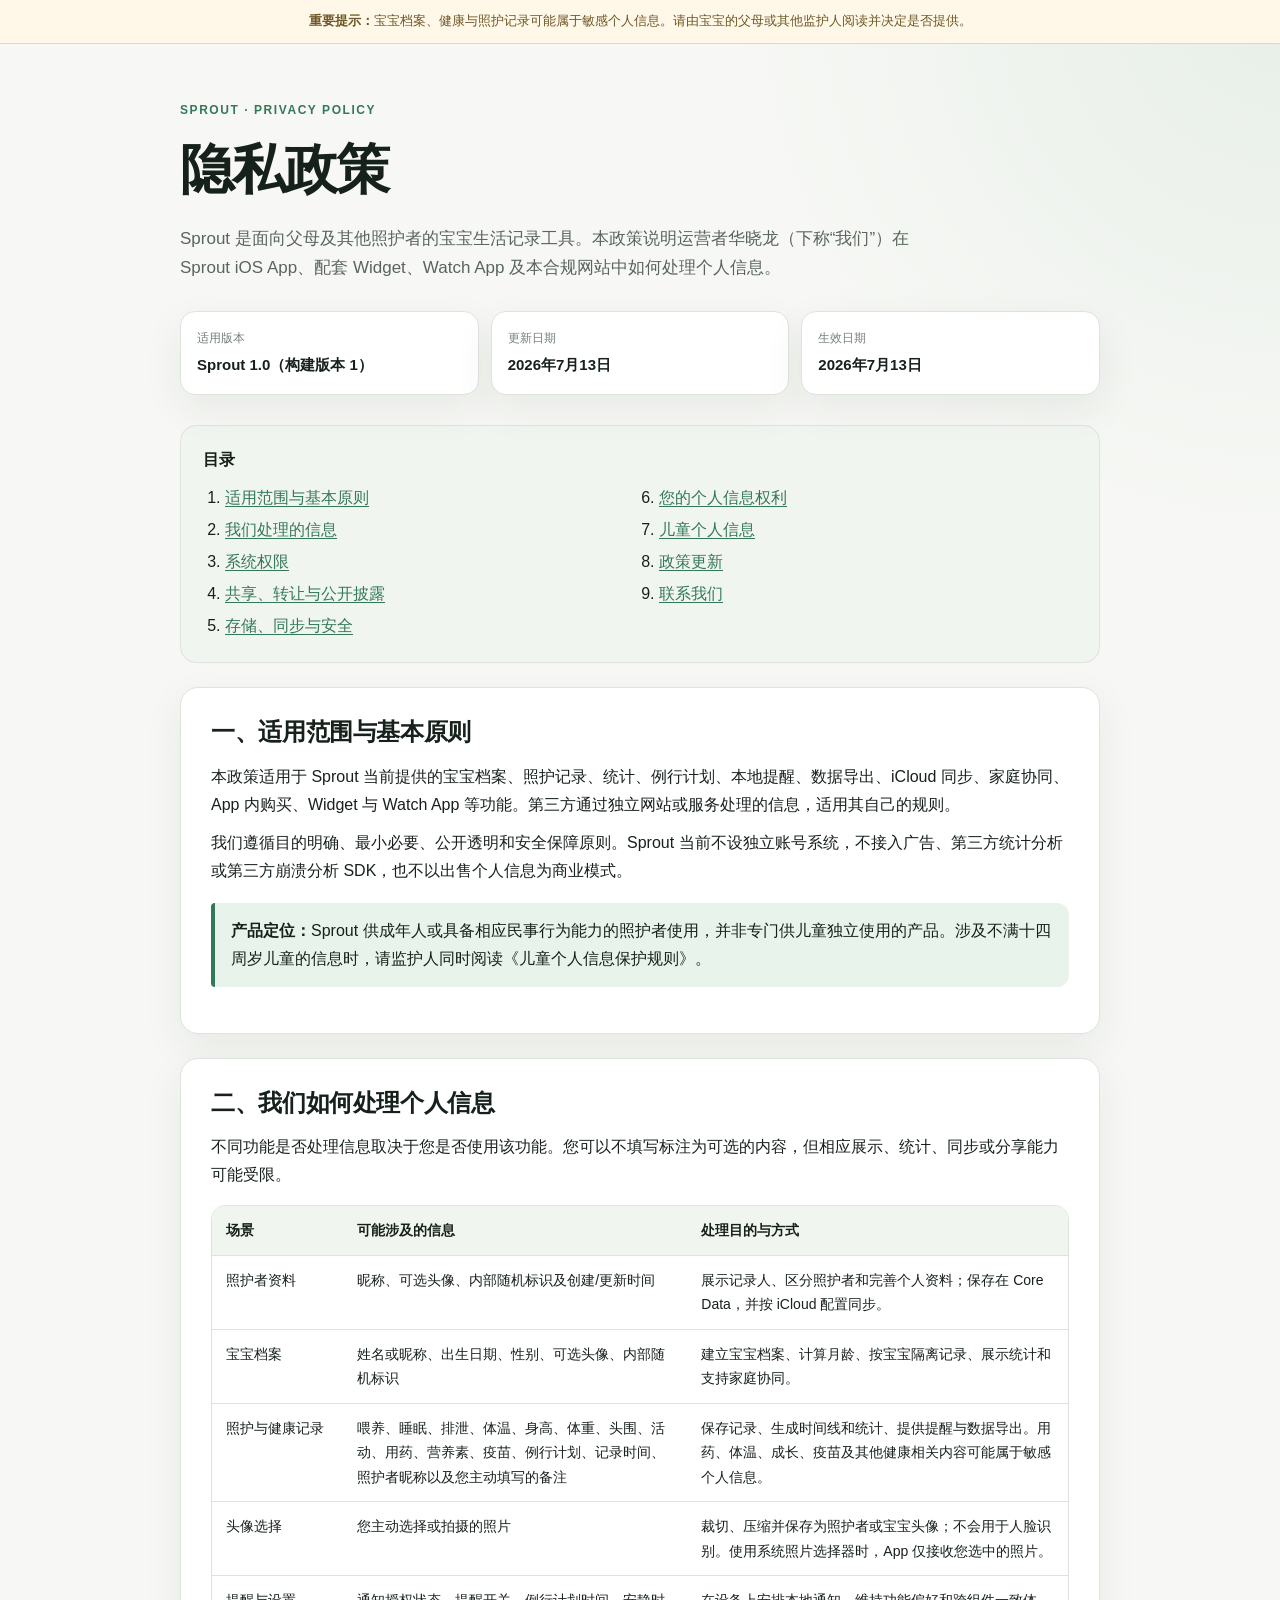
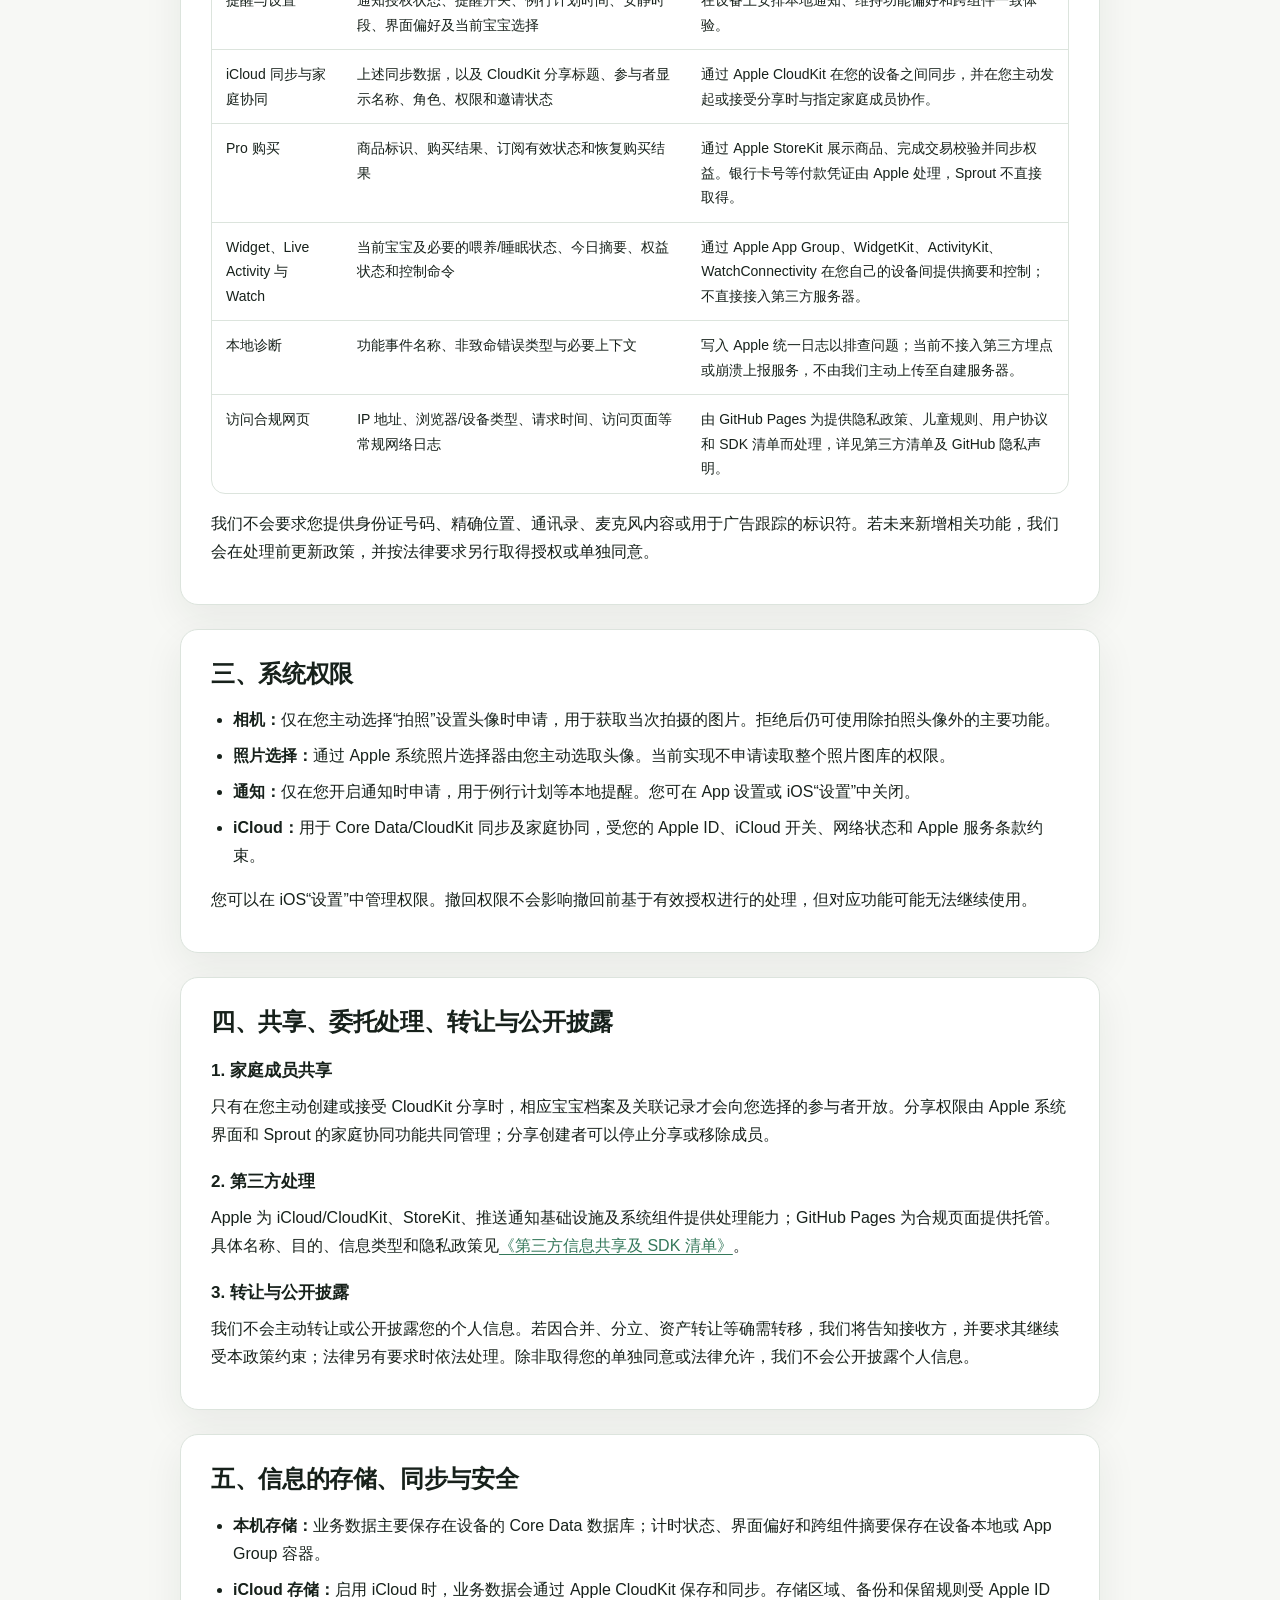
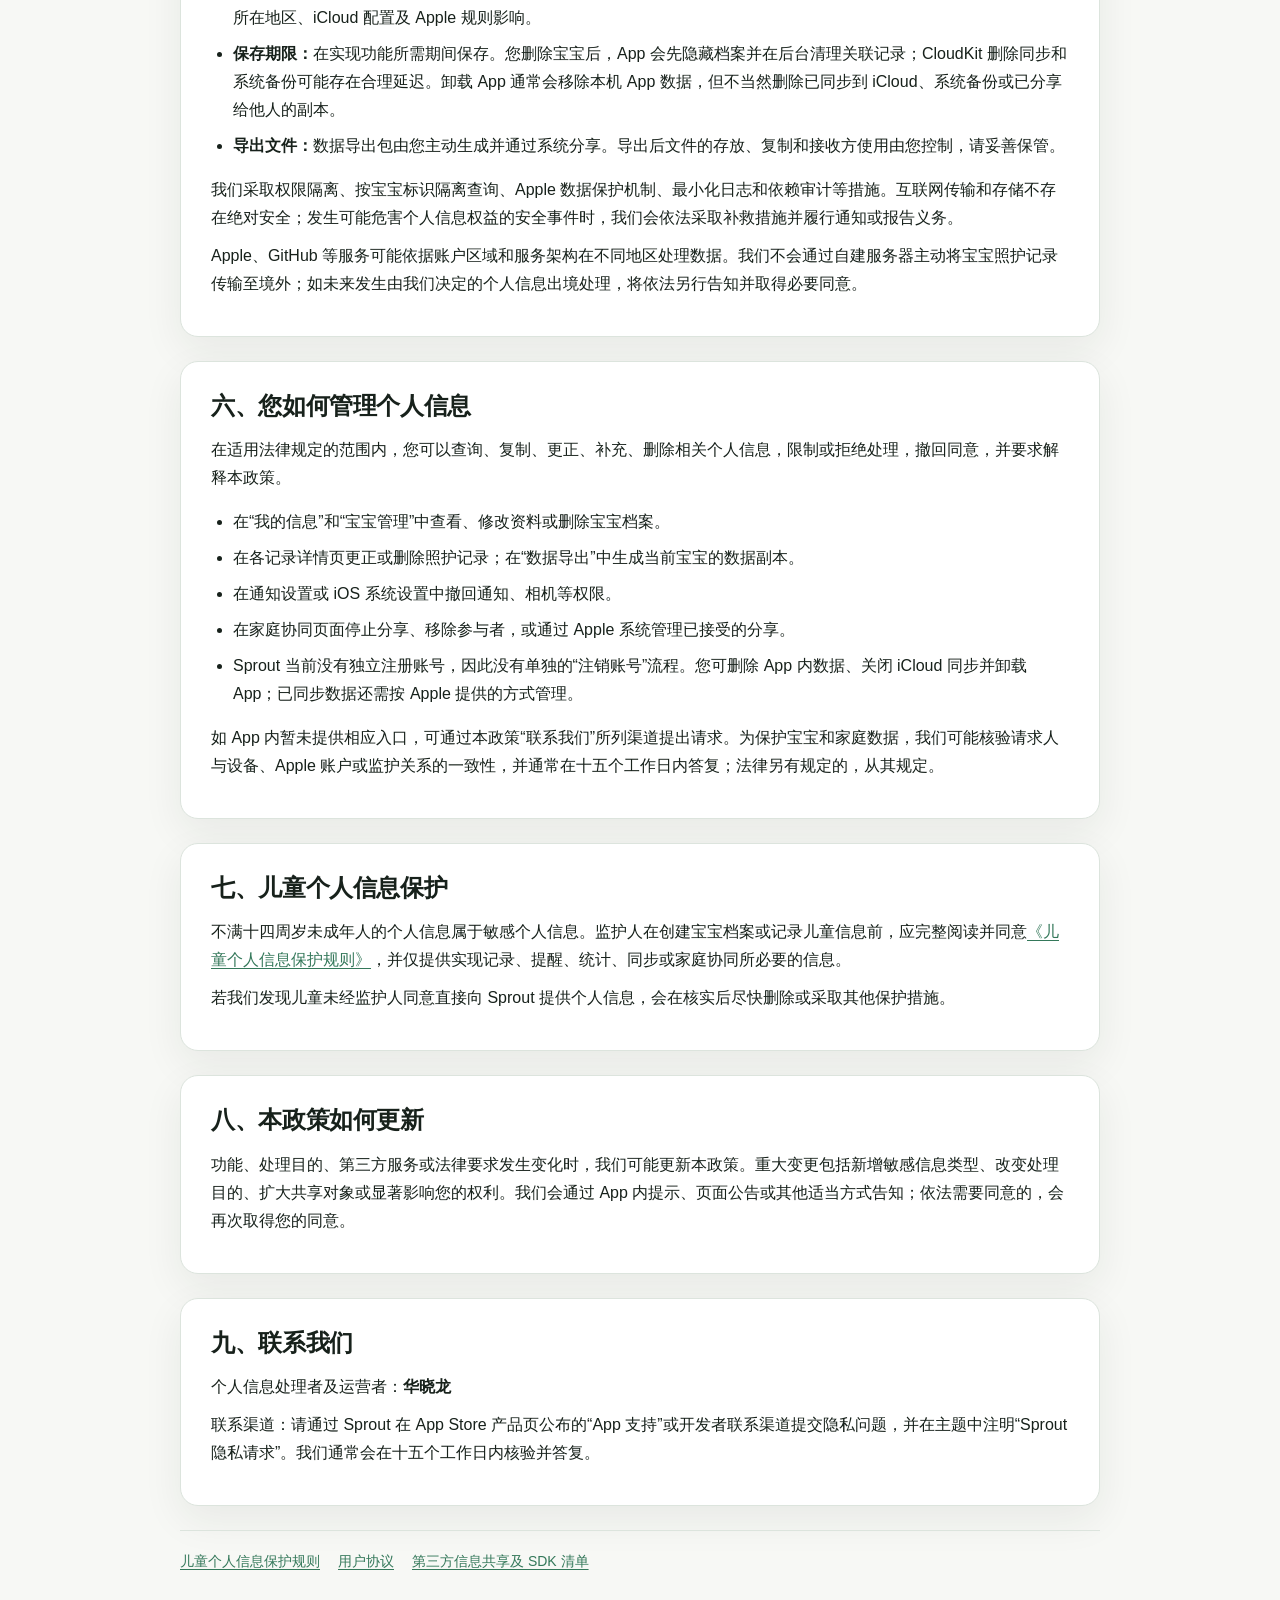
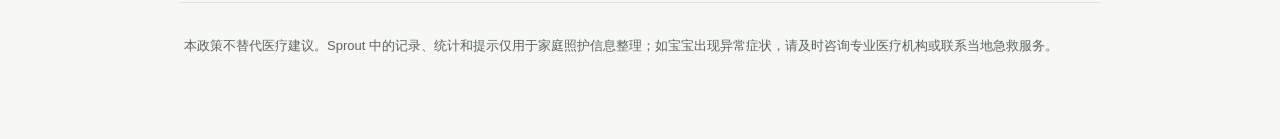
==== privacy/index.html @ 53ece032 "Publish from private Sprout repository" ====
<!doctype html>
<html lang="zh-CN">
<head>
  <meta charset="utf-8">
  <meta name="viewport" content="width=device-width, initial-scale=1, viewport-fit=cover">
  <meta name="format-detection" content="telephone=no">
  <meta name="description" content="Sprout 隐私政策，说明个人信息的收集、使用、存储、共享与权利保障。">
  <title>隐私政策｜Sprout</title>
  <link rel="stylesheet" href="../legal.css">
</head>
<body>
  <div class="notice"><strong>重要提示：</strong>宝宝档案、健康与照护记录可能属于敏感个人信息。请由宝宝的父母或其他监护人阅读并决定是否提供。</div>

  <main class="page">
    <p class="eyebrow">SPROUT · PRIVACY POLICY</p>
    <h1>隐私政策</h1>
    <p class="intro">Sprout 是面向父母及其他照护者的宝宝生活记录工具。本政策说明运营者华晓龙（下称“我们”）在 Sprout iOS App、配套 Widget、Watch App 及本合规网站中如何处理个人信息。</p>

    <section class="meta" aria-label="政策信息">
      <div class="meta-card"><span>适用版本</span><strong>Sprout 1.0（构建版本 1）</strong></div>
      <div class="meta-card"><span>更新日期</span><strong>2026年7月13日</strong></div>
      <div class="meta-card"><span>生效日期</span><strong>2026年7月13日</strong></div>
    </section>

    <nav class="toc" aria-label="目录">
      <strong>目录</strong>
      <ol>
        <li><a href="#scope">适用范围与基本原则</a></li>
        <li><a href="#collection">我们处理的信息</a></li>
        <li><a href="#permissions">系统权限</a></li>
        <li><a href="#sharing">共享、转让与公开披露</a></li>
        <li><a href="#storage">存储、同步与安全</a></li>
        <li><a href="#rights">您的个人信息权利</a></li>
        <li><a href="#children">儿童个人信息</a></li>
        <li><a href="#changes">政策更新</a></li>
        <li><a href="#contact">联系我们</a></li>
      </ol>
    </nav>

    <section class="section" id="scope">
      <h2>一、适用范围与基本原则</h2>
      <p>本政策适用于 Sprout 当前提供的宝宝档案、照护记录、统计、例行计划、本地提醒、数据导出、iCloud 同步、家庭协同、App 内购买、Widget 与 Watch App 等功能。第三方通过独立网站或服务处理的信息，适用其自己的规则。</p>
      <p>我们遵循目的明确、最小必要、公开透明和安全保障原则。Sprout 当前不设独立账号系统，不接入广告、第三方统计分析或第三方崩溃分析 SDK，也不以出售个人信息为商业模式。</p>
      <div class="callout"><strong>产品定位：</strong>Sprout 供成年人或具备相应民事行为能力的照护者使用，并非专门供儿童独立使用的产品。涉及不满十四周岁儿童的信息时，请监护人同时阅读《儿童个人信息保护规则》。</div>
    </section>

    <section class="section" id="collection">
      <h2>二、我们如何处理个人信息</h2>
      <p>不同功能是否处理信息取决于您是否使用该功能。您可以不填写标注为可选的内容，但相应展示、统计、同步或分享能力可能受限。</p>
      <div class="table-wrap">
        <table>
          <thead><tr><th>场景</th><th>可能涉及的信息</th><th>处理目的与方式</th></tr></thead>
          <tbody>
            <tr><td>照护者资料</td><td>昵称、可选头像、内部随机标识及创建/更新时间</td><td>展示记录人、区分照护者和完善个人资料；保存在 Core Data，并按 iCloud 配置同步。</td></tr>
            <tr><td>宝宝档案</td><td>姓名或昵称、出生日期、性别、可选头像、内部随机标识</td><td>建立宝宝档案、计算月龄、按宝宝隔离记录、展示统计和支持家庭协同。</td></tr>
            <tr><td>照护与健康记录</td><td>喂养、睡眠、排泄、体温、身高、体重、头围、活动、用药、营养素、疫苗、例行计划、记录时间、照护者昵称以及您主动填写的备注</td><td>保存记录、生成时间线和统计、提供提醒与数据导出。用药、体温、成长、疫苗及其他健康相关内容可能属于敏感个人信息。</td></tr>
            <tr><td>头像选择</td><td>您主动选择或拍摄的照片</td><td>裁切、压缩并保存为照护者或宝宝头像；不会用于人脸识别。使用系统照片选择器时，App 仅接收您选中的照片。</td></tr>
            <tr><td>提醒与设置</td><td>通知授权状态、提醒开关、例行计划时间、安静时段、界面偏好及当前宝宝选择</td><td>在设备上安排本地通知、维持功能偏好和跨组件一致体验。</td></tr>
            <tr><td>iCloud 同步与家庭协同</td><td>上述同步数据，以及 CloudKit 分享标题、参与者显示名称、角色、权限和邀请状态</td><td>通过 Apple CloudKit 在您的设备之间同步，并在您主动发起或接受分享时与指定家庭成员协作。</td></tr>
            <tr><td>Pro 购买</td><td>商品标识、购买结果、订阅有效状态和恢复购买结果</td><td>通过 Apple StoreKit 展示商品、完成交易校验并同步权益。银行卡号等付款凭证由 Apple 处理，Sprout 不直接取得。</td></tr>
            <tr><td>Widget、Live Activity 与 Watch</td><td>当前宝宝及必要的喂养/睡眠状态、今日摘要、权益状态和控制命令</td><td>通过 Apple App Group、WidgetKit、ActivityKit、WatchConnectivity 在您自己的设备间提供摘要和控制；不直接接入第三方服务器。</td></tr>
            <tr><td>本地诊断</td><td>功能事件名称、非致命错误类型与必要上下文</td><td>写入 Apple 统一日志以排查问题；当前不接入第三方埋点或崩溃上报服务，不由我们主动上传至自建服务器。</td></tr>
            <tr><td>访问合规网页</td><td>IP 地址、浏览器/设备类型、请求时间、访问页面等常规网络日志</td><td>由 GitHub Pages 为提供隐私政策、儿童规则、用户协议和 SDK 清单而处理，详见第三方清单及 GitHub 隐私声明。</td></tr>
          </tbody>
        </table>
      </div>
      <p>我们不会要求您提供身份证号码、精确位置、通讯录、麦克风内容或用于广告跟踪的标识符。若未来新增相关功能，我们会在处理前更新政策，并按法律要求另行取得授权或单独同意。</p>
    </section>

    <section class="section" id="permissions">
      <h2>三、系统权限</h2>
      <ul>
        <li><strong>相机：</strong>仅在您主动选择“拍照”设置头像时申请，用于获取当次拍摄的图片。拒绝后仍可使用除拍照头像外的主要功能。</li>
        <li><strong>照片选择：</strong>通过 Apple 系统照片选择器由您主动选取头像。当前实现不申请读取整个照片图库的权限。</li>
        <li><strong>通知：</strong>仅在您开启通知时申请，用于例行计划等本地提醒。您可在 App 设置或 iOS“设置”中关闭。</li>
        <li><strong>iCloud：</strong>用于 Core Data/CloudKit 同步及家庭协同，受您的 Apple ID、iCloud 开关、网络状态和 Apple 服务条款约束。</li>
      </ul>
      <p>您可以在 iOS“设置”中管理权限。撤回权限不会影响撤回前基于有效授权进行的处理，但对应功能可能无法继续使用。</p>
    </section>

    <section class="section" id="sharing">
      <h2>四、共享、委托处理、转让与公开披露</h2>
      <h3>1. 家庭成员共享</h3>
      <p>只有在您主动创建或接受 CloudKit 分享时，相应宝宝档案及关联记录才会向您选择的参与者开放。分享权限由 Apple 系统界面和 Sprout 的家庭协同功能共同管理；分享创建者可以停止分享或移除成员。</p>
      <h3>2. 第三方处理</h3>
      <p>Apple 为 iCloud/CloudKit、StoreKit、推送通知基础设施及系统组件提供处理能力；GitHub Pages 为合规页面提供托管。具体名称、目的、信息类型和隐私政策见<a href="../sdk/index.html">《第三方信息共享及 SDK 清单》</a>。</p>
      <h3>3. 转让与公开披露</h3>
      <p>我们不会主动转让或公开披露您的个人信息。若因合并、分立、资产转让等确需转移，我们将告知接收方，并要求其继续受本政策约束；法律另有要求时依法处理。除非取得您的单独同意或法律允许，我们不会公开披露个人信息。</p>
    </section>

    <section class="section" id="storage">
      <h2>五、信息的存储、同步与安全</h2>
      <ul>
        <li><strong>本机存储：</strong>业务数据主要保存在设备的 Core Data 数据库；计时状态、界面偏好和跨组件摘要保存在设备本地或 App Group 容器。</li>
        <li><strong>iCloud 存储：</strong>启用 iCloud 时，业务数据会通过 Apple CloudKit 保存和同步。存储区域、备份和保留规则受 Apple ID 所在地区、iCloud 配置及 Apple 规则影响。</li>
        <li><strong>保存期限：</strong>在实现功能所需期间保存。您删除宝宝后，App 会先隐藏档案并在后台清理关联记录；CloudKit 删除同步和系统备份可能存在合理延迟。卸载 App 通常会移除本机 App 数据，但不当然删除已同步到 iCloud、系统备份或已分享给他人的副本。</li>
        <li><strong>导出文件：</strong>数据导出包由您主动生成并通过系统分享。导出后文件的存放、复制和接收方使用由您控制，请妥善保管。</li>
      </ul>
      <p>我们采取权限隔离、按宝宝标识隔离查询、Apple 数据保护机制、最小化日志和依赖审计等措施。互联网传输和存储不存在绝对安全；发生可能危害个人信息权益的安全事件时，我们会依法采取补救措施并履行通知或报告义务。</p>
      <p>Apple、GitHub 等服务可能依据账户区域和服务架构在不同地区处理数据。我们不会通过自建服务器主动将宝宝照护记录传输至境外；如未来发生由我们决定的个人信息出境处理，将依法另行告知并取得必要同意。</p>
    </section>

    <section class="section" id="rights">
      <h2>六、您如何管理个人信息</h2>
      <p>在适用法律规定的范围内，您可以查询、复制、更正、补充、删除相关个人信息，限制或拒绝处理，撤回同意，并要求解释本政策。</p>
      <ul>
        <li>在“我的信息”和“宝宝管理”中查看、修改资料或删除宝宝档案。</li>
        <li>在各记录详情页更正或删除照护记录；在“数据导出”中生成当前宝宝的数据副本。</li>
        <li>在通知设置或 iOS 系统设置中撤回通知、相机等权限。</li>
        <li>在家庭协同页面停止分享、移除参与者，或通过 Apple 系统管理已接受的分享。</li>
        <li>Sprout 当前没有独立注册账号，因此没有单独的“注销账号”流程。您可删除 App 内数据、关闭 iCloud 同步并卸载 App；已同步数据还需按 Apple 提供的方式管理。</li>
      </ul>
      <p>如 App 内暂未提供相应入口，可通过本政策“联系我们”所列渠道提出请求。为保护宝宝和家庭数据，我们可能核验请求人与设备、Apple 账户或监护关系的一致性，并通常在十五个工作日内答复；法律另有规定的，从其规定。</p>
    </section>

    <section class="section" id="children">
      <h2>七、儿童个人信息保护</h2>
      <p>不满十四周岁未成年人的个人信息属于敏感个人信息。监护人在创建宝宝档案或记录儿童信息前，应完整阅读并同意<a href="../children-privacy/index.html">《儿童个人信息保护规则》</a>，并仅提供实现记录、提醒、统计、同步或家庭协同所必要的信息。</p>
      <p>若我们发现儿童未经监护人同意直接向 Sprout 提供个人信息，会在核实后尽快删除或采取其他保护措施。</p>
    </section>

    <section class="section" id="changes">
      <h2>八、本政策如何更新</h2>
      <p>功能、处理目的、第三方服务或法律要求发生变化时，我们可能更新本政策。重大变更包括新增敏感信息类型、改变处理目的、扩大共享对象或显著影响您的权利。我们会通过 App 内提示、页面公告或其他适当方式告知；依法需要同意的，会再次取得您的同意。</p>
    </section>

    <section class="section" id="contact">
      <h2>九、联系我们</h2>
      <p>个人信息处理者及运营者：<strong>华晓龙</strong></p>
      <p>联系渠道：请通过 Sprout 在 App Store 产品页公布的“App 支持”或开发者联系渠道提交隐私问题，并在主题中注明“Sprout 隐私请求”。我们通常会在十五个工作日内核验并答复。</p>
    </section>

    <nav class="legal-nav" aria-label="相关规则">
      <a href="../children-privacy/index.html">儿童个人信息保护规则</a>
      <a href="../terms/index.html">用户协议</a>
      <a href="../sdk/index.html">第三方信息共享及 SDK 清单</a>
    </nav>

    <footer class="footnote">
      <p>本政策不替代医疗建议。Sprout 中的记录、统计和提示仅用于家庭照护信息整理；如宝宝出现异常症状，请及时咨询专业医疗机构或联系当地急救服务。</p>
    </footer>
  </main>
</body>
</html>
---- legal.css ----
:root {
  color-scheme: light dark;
  --bg: #f7f8f5;
  --surface: #ffffff;
  --surface-muted: #f1f5ef;
  --text: #17211b;
  --muted: #59645d;
  --subtle: #758078;
  --border: #dce4dd;
  --accent: #34785a;
  --accent-soft: #e8f3ec;
  --warning-bg: #fff8e8;
  --warning-border: #ead8aa;
  --shadow: 0 14px 40px rgba(24, 47, 35, 0.07);
}

* { box-sizing: border-box; }

html { scroll-behavior: smooth; }

body {
  margin: 0;
  background:
    radial-gradient(circle at top right, rgba(94, 156, 119, 0.10), transparent 34rem),
    var(--bg);
  color: var(--text);
  font-family: -apple-system, BlinkMacSystemFont, "SF Pro Text", "PingFang SC", "Helvetica Neue", Arial, sans-serif;
  font-size: 16px;
  line-height: 1.75;
  -webkit-font-smoothing: antialiased;
}

a { color: var(--accent); text-underline-offset: 3px; }
a:hover { text-decoration-thickness: 2px; }

.notice {
  padding: 10px 20px;
  border-bottom: 1px solid var(--warning-border);
  background: var(--warning-bg);
  color: #6d5624;
  text-align: center;
  font-size: 13px;
}

.page {
  width: min(920px, calc(100% - 40px));
  margin: 0 auto;
  padding: 56px 0 72px;
}

.eyebrow {
  margin: 0 0 12px;
  color: var(--accent);
  font-size: 12px;
  font-weight: 750;
  letter-spacing: 0.13em;
}

h1, h2, h3 { line-height: 1.35; }
h1 { margin: 0; font-size: clamp(34px, 6vw, 54px); letter-spacing: -0.035em; }
h2 { margin: 0 0 14px; font-size: 24px; letter-spacing: -0.015em; }
h3 { margin: 22px 0 8px; font-size: 17px; }
p { margin: 10px 0; }

.intro {
  max-width: 780px;
  margin: 18px 0 0;
  color: var(--muted);
  font-size: 17px;
}

.meta {
  display: grid;
  grid-template-columns: repeat(3, 1fr);
  gap: 12px;
  margin: 28px 0 0;
}

.meta-card {
  padding: 16px;
  border: 1px solid var(--border);
  border-radius: 15px;
  background: var(--surface);
  box-shadow: var(--shadow);
}

.meta-card span { display: block; color: var(--subtle); font-size: 12px; }
.meta-card strong { display: block; margin-top: 3px; font-size: 15px; }

.toc {
  margin: 30px 0 0;
  padding: 20px 22px;
  border: 1px solid var(--border);
  border-radius: 16px;
  background: var(--surface-muted);
}

.toc strong { display: block; margin-bottom: 8px; }
.toc ol { columns: 2; margin: 0; padding-left: 22px; }
.toc li { break-inside: avoid; padding: 2px 8px 2px 0; }

.section {
  margin-top: 24px;
  padding: 28px 30px;
  border: 1px solid var(--border);
  border-radius: 18px;
  background: var(--surface);
  box-shadow: var(--shadow);
}

.section ul, .section ol { padding-left: 22px; }
.section li + li { margin-top: 8px; }

.callout {
  margin: 18px 0;
  padding: 14px 16px;
  border-left: 4px solid var(--accent);
  border-radius: 4px 12px 12px 4px;
  background: var(--accent-soft);
}

.table-wrap { overflow-x: auto; margin: 16px 0; border: 1px solid var(--border); border-radius: 14px; }
table { width: 100%; min-width: 720px; border-collapse: collapse; font-size: 14px; }
th, td { padding: 12px 14px; border-bottom: 1px solid var(--border); text-align: left; vertical-align: top; }
th { background: var(--surface-muted); font-weight: 700; }
tr:last-child td { border-bottom: 0; }

.legal-nav {
  display: flex;
  flex-wrap: wrap;
  gap: 8px 18px;
  margin-top: 24px;
  padding-top: 18px;
  border-top: 1px solid var(--border);
  font-size: 14px;
}

.footnote {
  margin-top: 28px;
  padding: 22px 4px 0;
  border-top: 1px solid var(--border);
  color: var(--muted);
  font-size: 13px;
}

@media (prefers-color-scheme: dark) {
  :root {
    --bg: #111713;
    --surface: #18201b;
    --surface-muted: #202a23;
    --text: #edf3ee;
    --muted: #bac5bd;
    --subtle: #98a49c;
    --border: #344139;
    --accent: #8ed0ad;
    --accent-soft: #213b2d;
    --warning-bg: #302817;
    --warning-border: #5e4b25;
    --shadow: none;
  }

  .notice { color: #ead399; }
}

@media (max-width: 680px) {
  .notice { padding: 9px 14px; text-align: left; }
  .page { width: min(100% - 28px, 920px); padding: 38px 0 52px; }
  .meta { grid-template-columns: 1fr; }
  .toc ol { columns: 1; }
  .section { padding: 22px 18px; border-radius: 15px; }
  h2 { font-size: 21px; }
}

@media print {
  body { background: #fff; color: #000; }
  .notice { display: none; }
  .page { width: 100%; padding: 0; }
  .section, .meta-card { break-inside: avoid; box-shadow: none; }
}
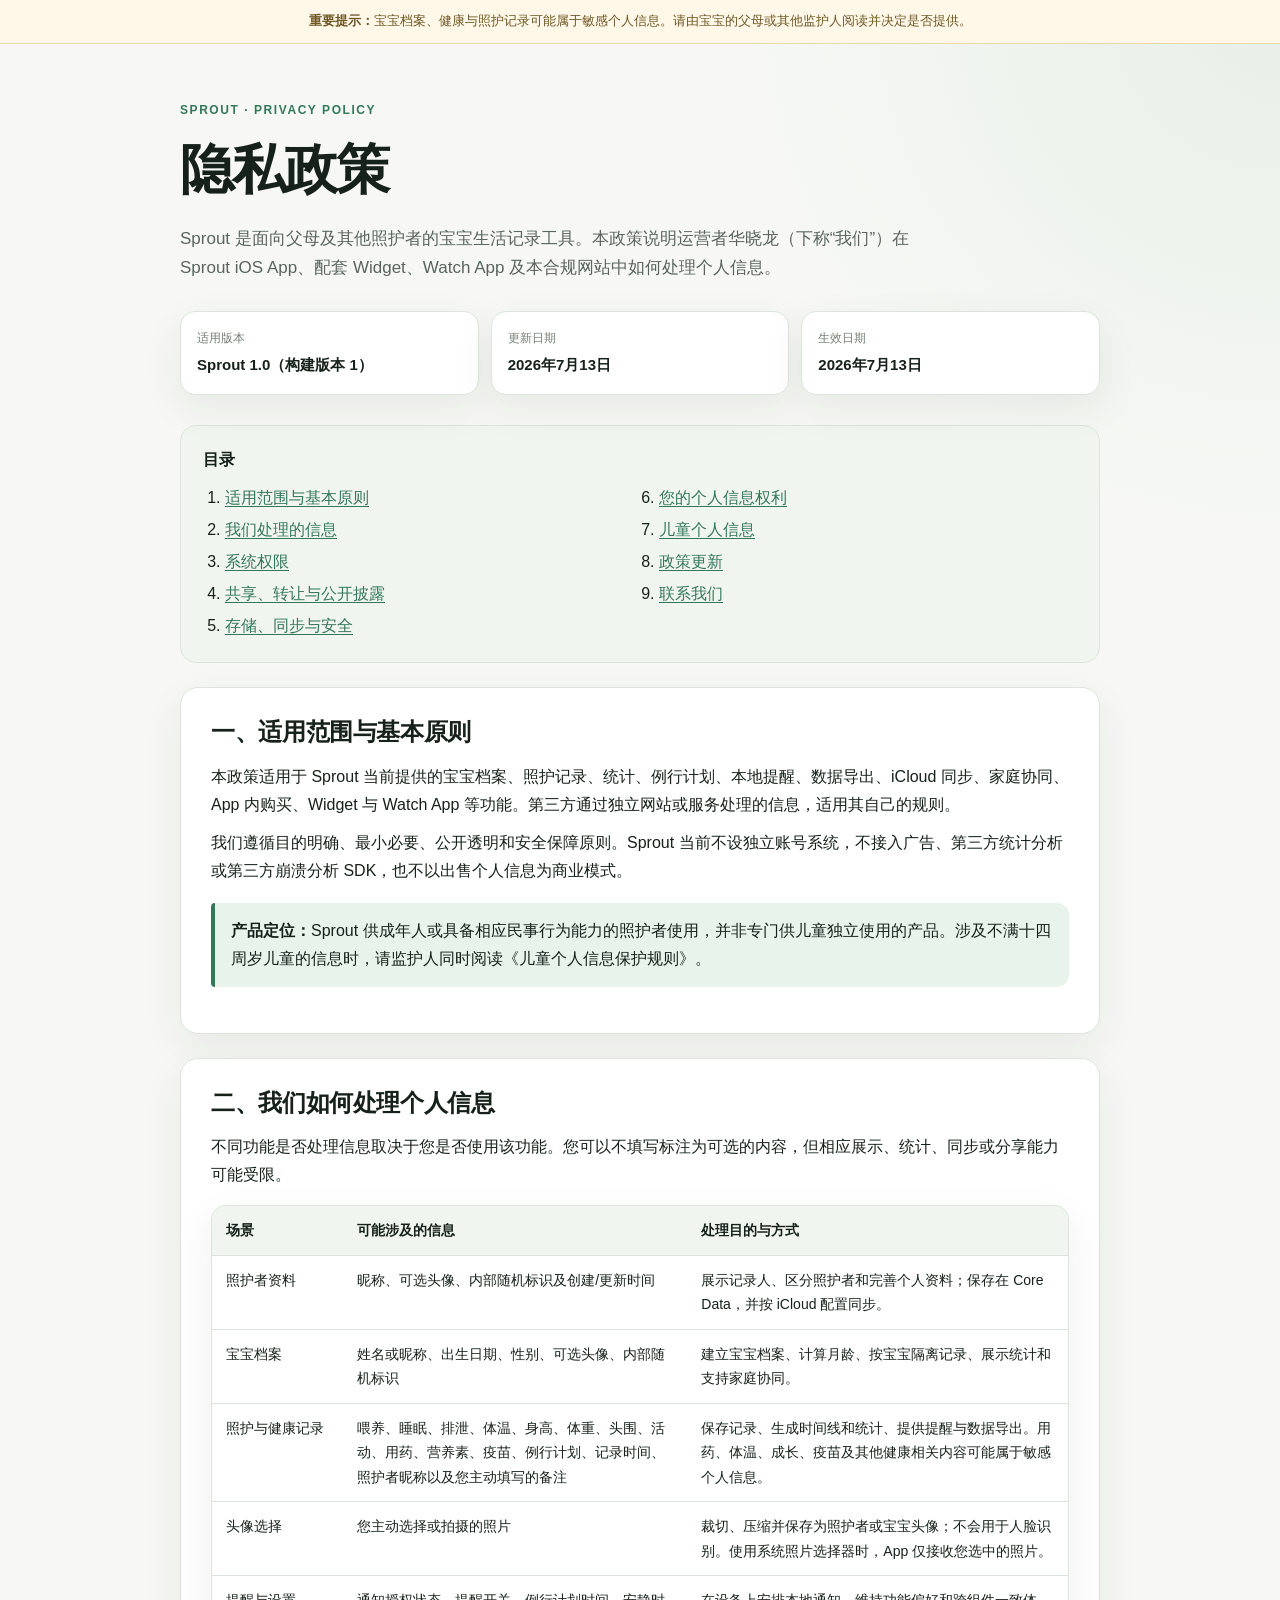
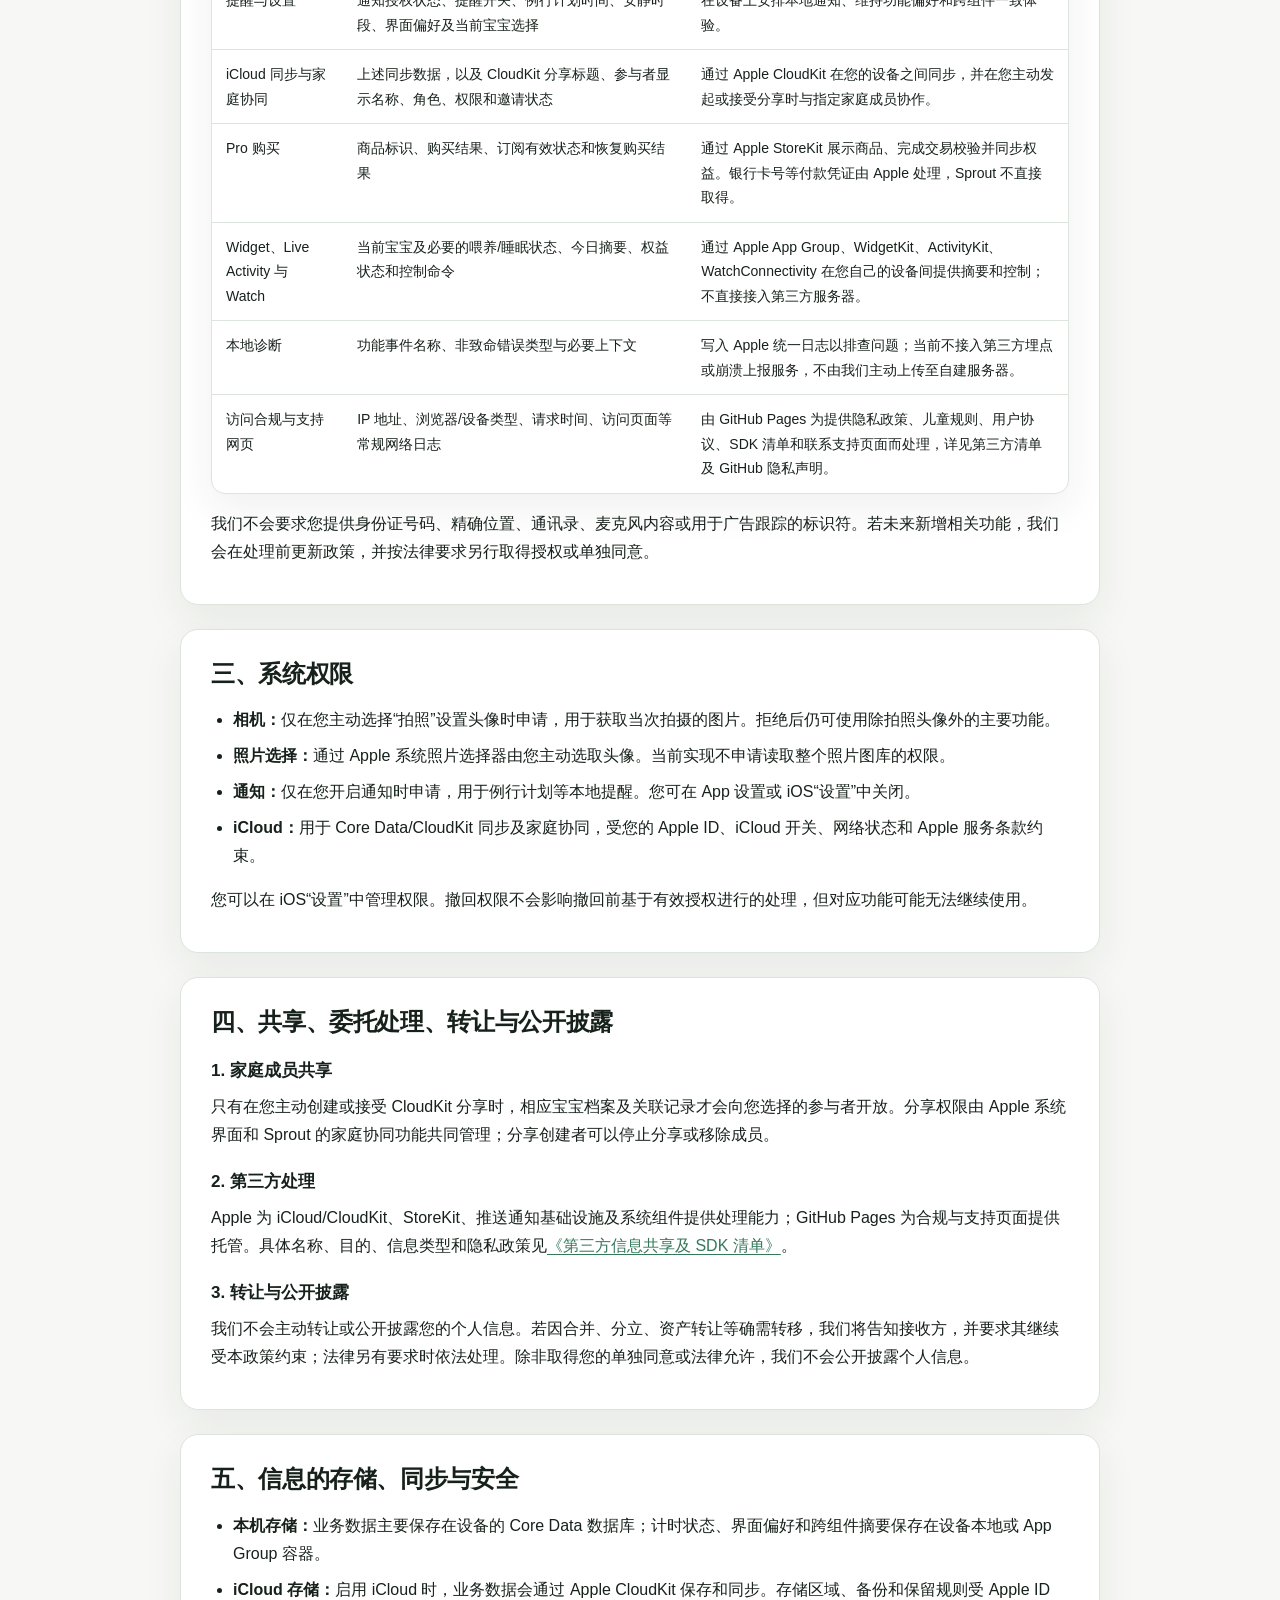
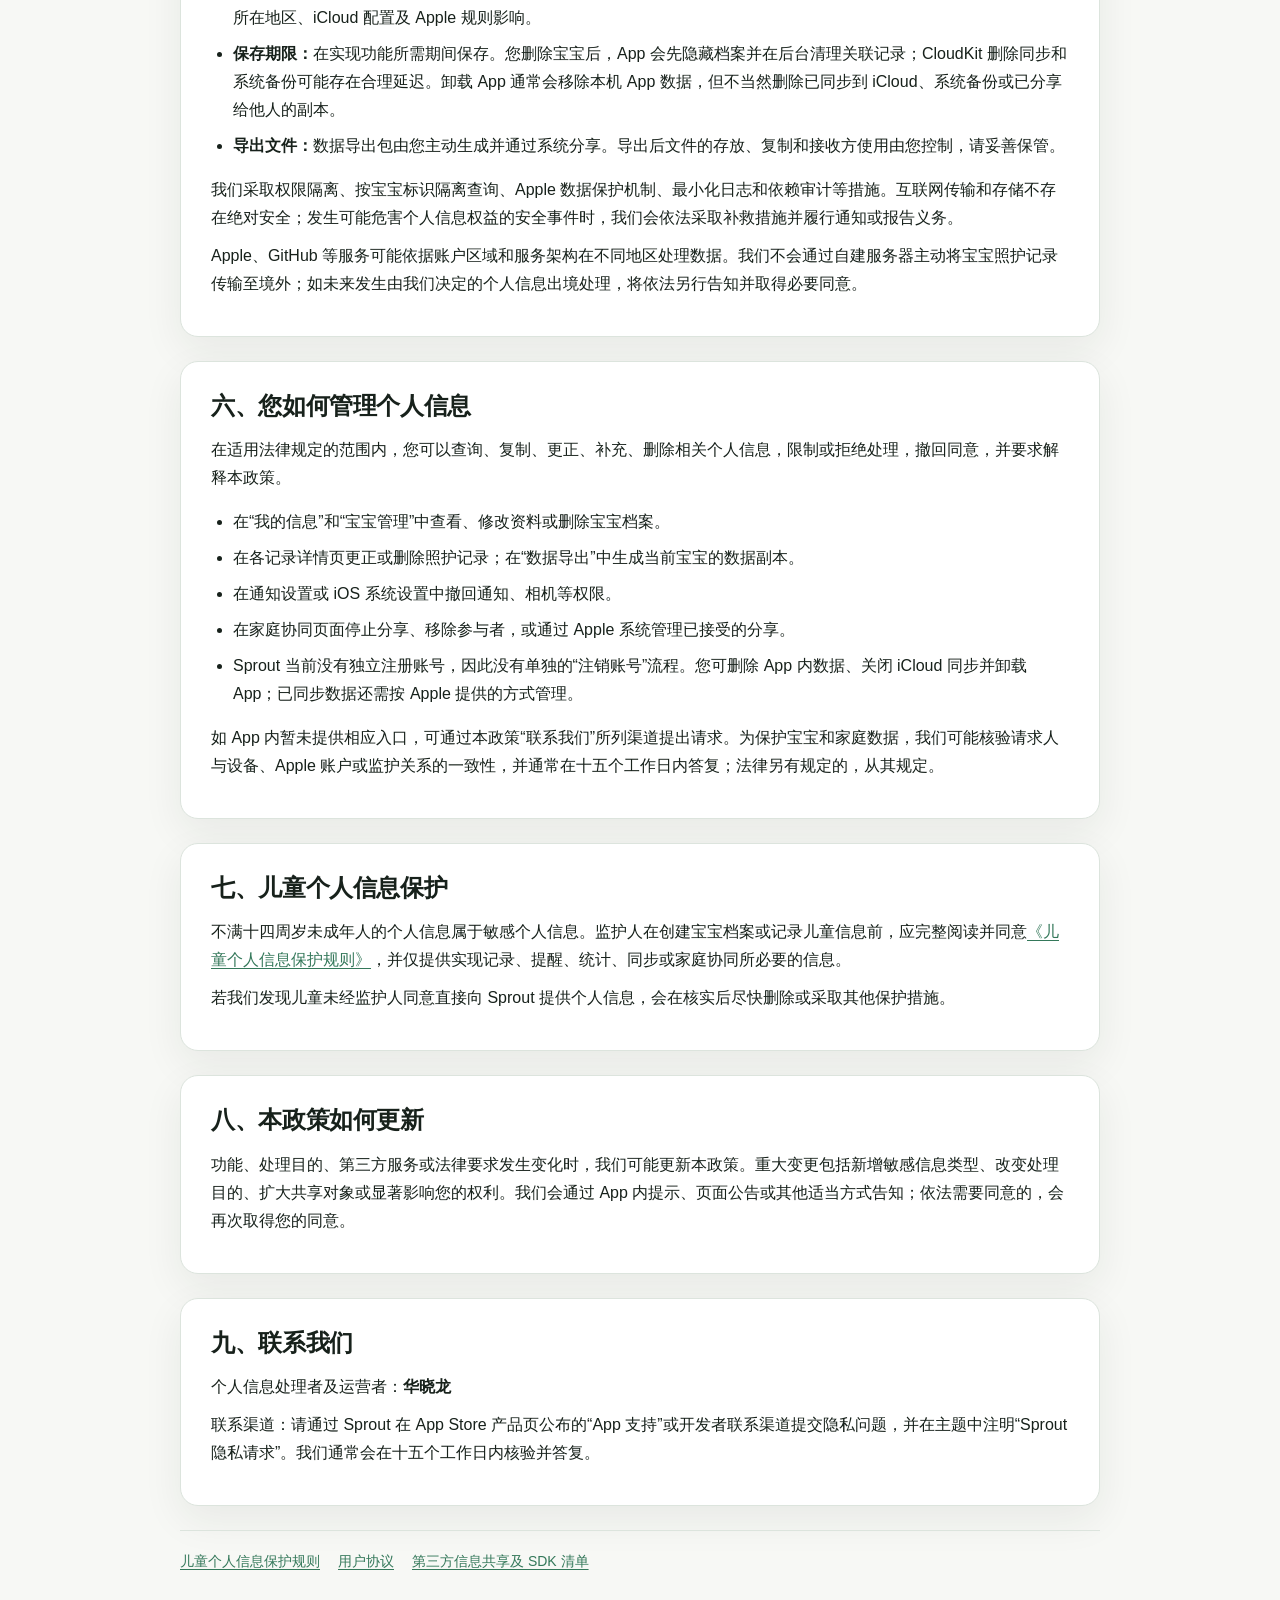
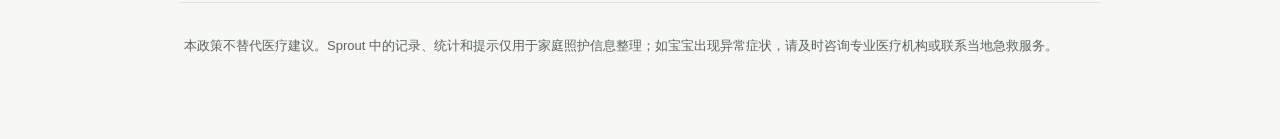
==== commit 81d60115: "Publish from private Sprout repository" ====
--- a/privacy/index.html
+++ b/privacy/index.html
@@ -60,7 +60,7 @@
             <tr><td>Pro 购买</td><td>商品标识、购买结果、订阅有效状态和恢复购买结果</td><td>通过 Apple StoreKit 展示商品、完成交易校验并同步权益。银行卡号等付款凭证由 Apple 处理，Sprout 不直接取得。</td></tr>
             <tr><td>Widget、Live Activity 与 Watch</td><td>当前宝宝及必要的喂养/睡眠状态、今日摘要、权益状态和控制命令</td><td>通过 Apple App Group、WidgetKit、ActivityKit、WatchConnectivity 在您自己的设备间提供摘要和控制；不直接接入第三方服务器。</td></tr>
             <tr><td>本地诊断</td><td>功能事件名称、非致命错误类型与必要上下文</td><td>写入 Apple 统一日志以排查问题；当前不接入第三方埋点或崩溃上报服务，不由我们主动上传至自建服务器。</td></tr>
-            <tr><td>访问合规网页</td><td>IP 地址、浏览器/设备类型、请求时间、访问页面等常规网络日志</td><td>由 GitHub Pages 为提供隐私政策、儿童规则、用户协议和 SDK 清单而处理，详见第三方清单及 GitHub 隐私声明。</td></tr>
+            <tr><td>访问合规与支持网页</td><td>IP 地址、浏览器/设备类型、请求时间、访问页面等常规网络日志</td><td>由 GitHub Pages 为提供隐私政策、儿童规则、用户协议、SDK 清单和联系支持页面而处理，详见第三方清单及 GitHub 隐私声明。</td></tr>
           </tbody>
         </table>
       </div>
@@ -83,7 +83,7 @@
       <h3>1. 家庭成员共享</h3>
       <p>只有在您主动创建或接受 CloudKit 分享时，相应宝宝档案及关联记录才会向您选择的参与者开放。分享权限由 Apple 系统界面和 Sprout 的家庭协同功能共同管理；分享创建者可以停止分享或移除成员。</p>
       <h3>2. 第三方处理</h3>
-      <p>Apple 为 iCloud/CloudKit、StoreKit、推送通知基础设施及系统组件提供处理能力；GitHub Pages 为合规页面提供托管。具体名称、目的、信息类型和隐私政策见<a href="../sdk/index.html">《第三方信息共享及 SDK 清单》</a>。</p>
+      <p>Apple 为 iCloud/CloudKit、StoreKit、推送通知基础设施及系统组件提供处理能力；GitHub Pages 为合规与支持页面提供托管。具体名称、目的、信息类型和隐私政策见<a href="../sdk/index.html">《第三方信息共享及 SDK 清单》</a>。</p>
       <h3>3. 转让与公开披露</h3>
       <p>我们不会主动转让或公开披露您的个人信息。若因合并、分立、资产转让等确需转移，我们将告知接收方，并要求其继续受本政策约束；法律另有要求时依法处理。除非取得您的单独同意或法律允许，我们不会公开披露个人信息。</p>
     </section>
--- a/legal.css
+++ b/legal.css
@@ -76,6 +76,8 @@
   margin: 28px 0 0;
 }
 
+.meta.meta-four { grid-template-columns: repeat(4, 1fr); }
+
 .meta-card {
   padding: 16px;
   border: 1px solid var(--border);
@@ -86,6 +88,8 @@
 
 .meta-card span { display: block; color: var(--subtle); font-size: 12px; }
 .meta-card strong { display: block; margin-top: 3px; font-size: 15px; }
+.meta-card .value { font-size: 24px; }
+.meta-card .detail { margin-top: 3px; color: var(--muted); font-size: 12px; }
 
 .toc {
   margin: 30px 0 0;
@@ -110,6 +114,17 @@
 
 .section ul, .section ol { padding-left: 22px; }
 .section li + li { margin-top: 8px; }
+
+.section-heading {
+  display: flex;
+  align-items: end;
+  justify-content: space-between;
+  gap: 16px;
+  margin-bottom: 14px;
+}
+
+.section-heading h2 { margin-bottom: 0; }
+.section-heading p { margin: 0; color: var(--subtle); font-size: 13px; }
 
 .callout {
   margin: 18px 0;
@@ -119,11 +134,61 @@
   background: var(--accent-soft);
 }
 
-.table-wrap { overflow-x: auto; margin: 16px 0; border: 1px solid var(--border); border-radius: 14px; }
+.table-wrap {
+  overflow-x: auto;
+  margin: 16px 0;
+  border: 1px solid var(--border);
+  border-radius: 14px;
+  background: var(--surface);
+  box-shadow: var(--shadow);
+}
 table { width: 100%; min-width: 720px; border-collapse: collapse; font-size: 14px; }
 th, td { padding: 12px 14px; border-bottom: 1px solid var(--border); text-align: left; vertical-align: top; }
 th { background: var(--surface-muted); font-weight: 700; }
 tr:last-child td { border-bottom: 0; }
+
+.sdk-table table { min-width: 980px; table-layout: fixed; }
+.sdk-table th, .sdk-table td { border-right: 1px solid var(--border); overflow-wrap: anywhere; }
+.sdk-table th:last-child, .sdk-table td:last-child { border-right: 0; }
+.sdk-table td { color: var(--muted); font-size: 13px; }
+.sdk-table td:first-child { color: var(--text); font-weight: 700; }
+.sdk-table th:nth-child(1) { width: 12%; }
+.sdk-table th:nth-child(2) { width: 12%; }
+.sdk-table th:nth-child(3) { width: 12%; }
+.sdk-table th:nth-child(4) { width: 13%; }
+.sdk-table th:nth-child(5) { width: 15%; }
+.sdk-table th:nth-child(6) { width: 12%; }
+.sdk-table th:nth-child(7) { width: 8%; }
+.sdk-table th:nth-child(8) { width: 6%; }
+.sdk-table th:nth-child(9) { width: 10%; }
+
+.system-list {
+  display: grid;
+  grid-template-columns: repeat(2, 1fr);
+  gap: 12px;
+}
+
+.system-item {
+  padding: 17px 18px;
+  border: 1px solid var(--border);
+  border-radius: 14px;
+  background: var(--surface-muted);
+}
+
+.system-item h3 { margin: 0 0 4px; font-size: 15px; }
+.system-item p { margin: 0; color: var(--muted); font-size: 13px; }
+
+.badge {
+  display: inline-block;
+  margin-left: 6px;
+  padding: 1px 7px;
+  border-radius: 99px;
+  background: var(--accent-soft);
+  color: var(--accent);
+  font-size: 11px;
+  font-weight: 700;
+  vertical-align: 2px;
+}
 
 .legal-nav {
   display: flex;
@@ -165,9 +230,37 @@
 @media (max-width: 680px) {
   .notice { padding: 9px 14px; text-align: left; }
   .page { width: min(100% - 28px, 920px); padding: 38px 0 52px; }
-  .meta { grid-template-columns: 1fr; }
+  .meta, .meta.meta-four, .system-list { grid-template-columns: 1fr; }
   .toc ol { columns: 1; }
   .section { padding: 22px 18px; border-radius: 15px; }
+  .section-heading { display: block; }
+  .section-heading p { margin-top: 5px; }
+  .sdk-table { overflow: visible; border: 0; background: transparent; box-shadow: none; }
+  .sdk-table table,
+  .sdk-table thead,
+  .sdk-table tbody,
+  .sdk-table tr,
+  .sdk-table th,
+  .sdk-table td { display: block; min-width: 0; }
+  .sdk-table table { width: 100%; }
+  .sdk-table thead { display: none; }
+  .sdk-table tr {
+    margin-bottom: 12px;
+    overflow: hidden;
+    border: 1px solid var(--border);
+    border-radius: 14px;
+    background: var(--surface);
+  }
+  .sdk-table td {
+    display: grid;
+    grid-template-columns: 92px minmax(0, 1fr);
+    gap: 12px;
+    padding: 11px 14px;
+    border-right: 0;
+  }
+  .sdk-table td::before { content: attr(data-label); color: var(--subtle); font-size: 12px; }
+  .sdk-table td:first-child { display: block; padding: 15px 14px 10px; background: var(--surface-muted); font-size: 15px; }
+  .sdk-table td:first-child::before { display: none; }
   h2 { font-size: 21px; }
 }
 
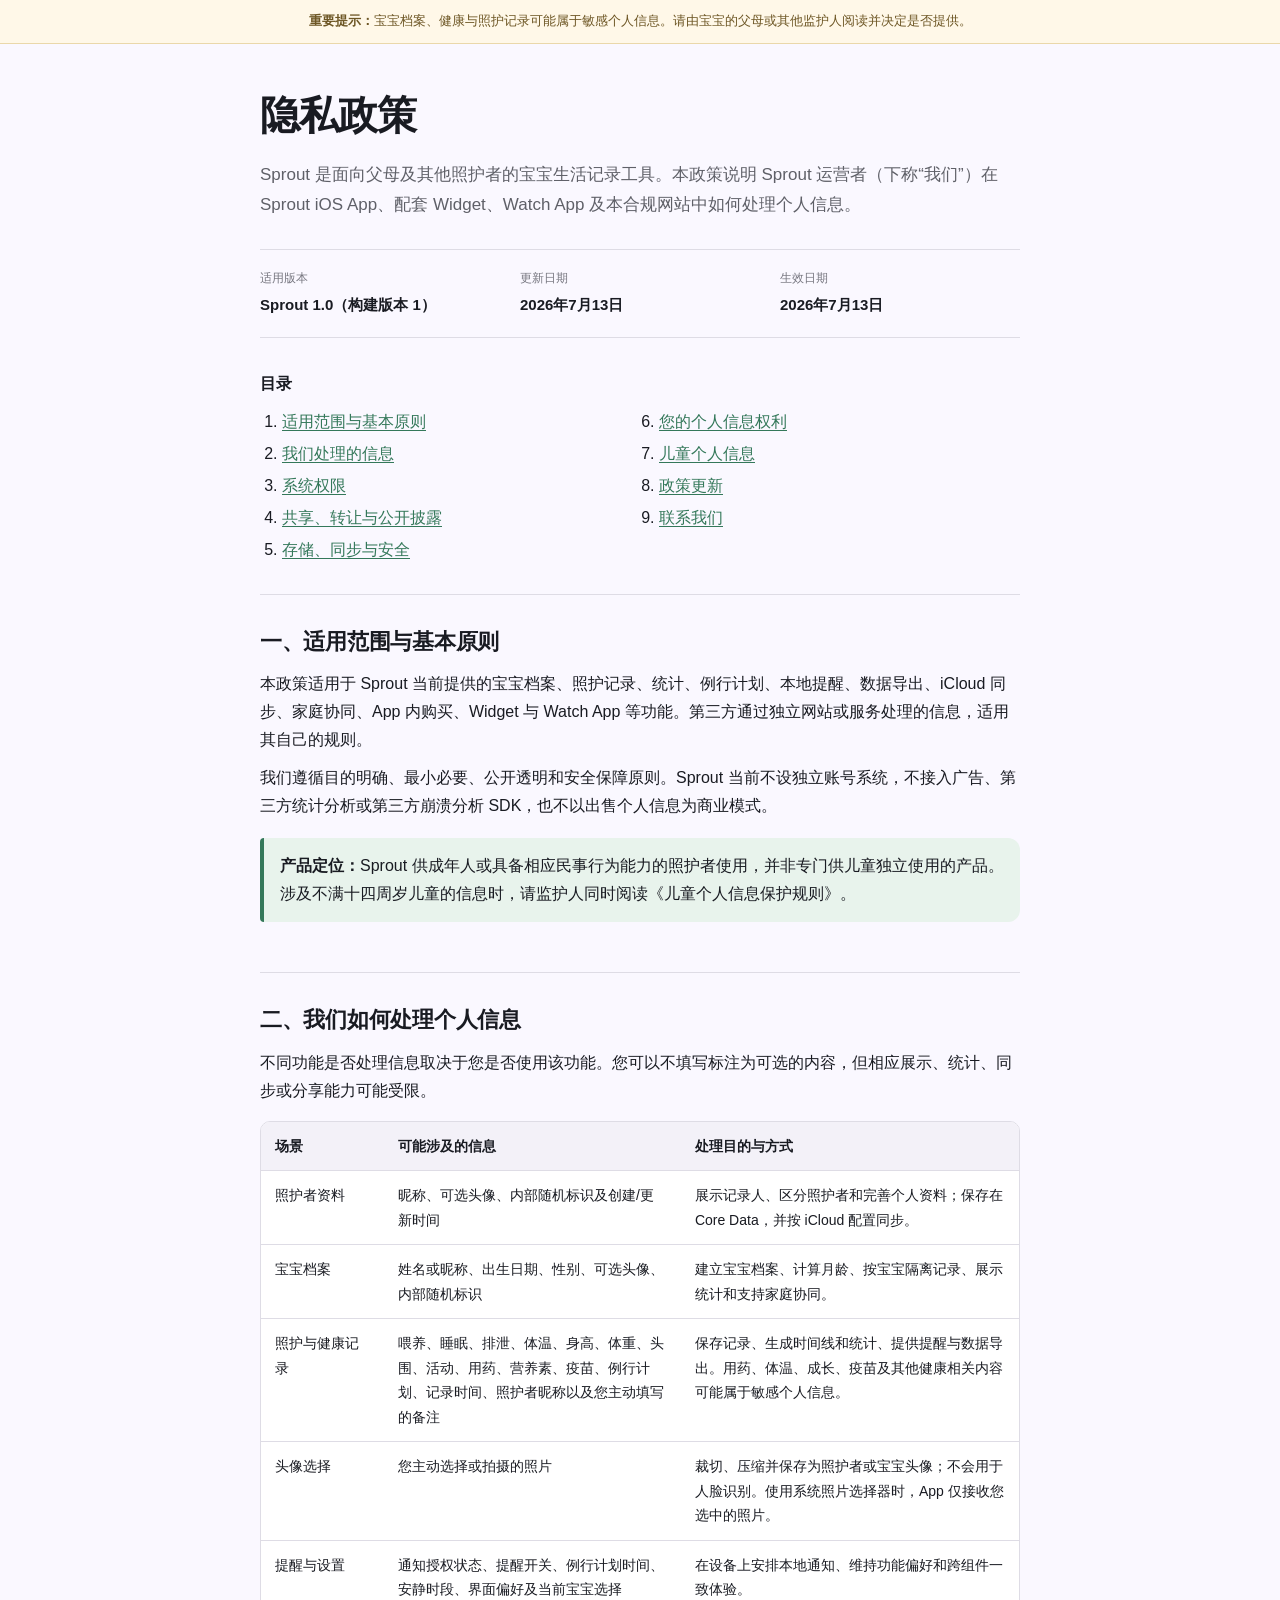
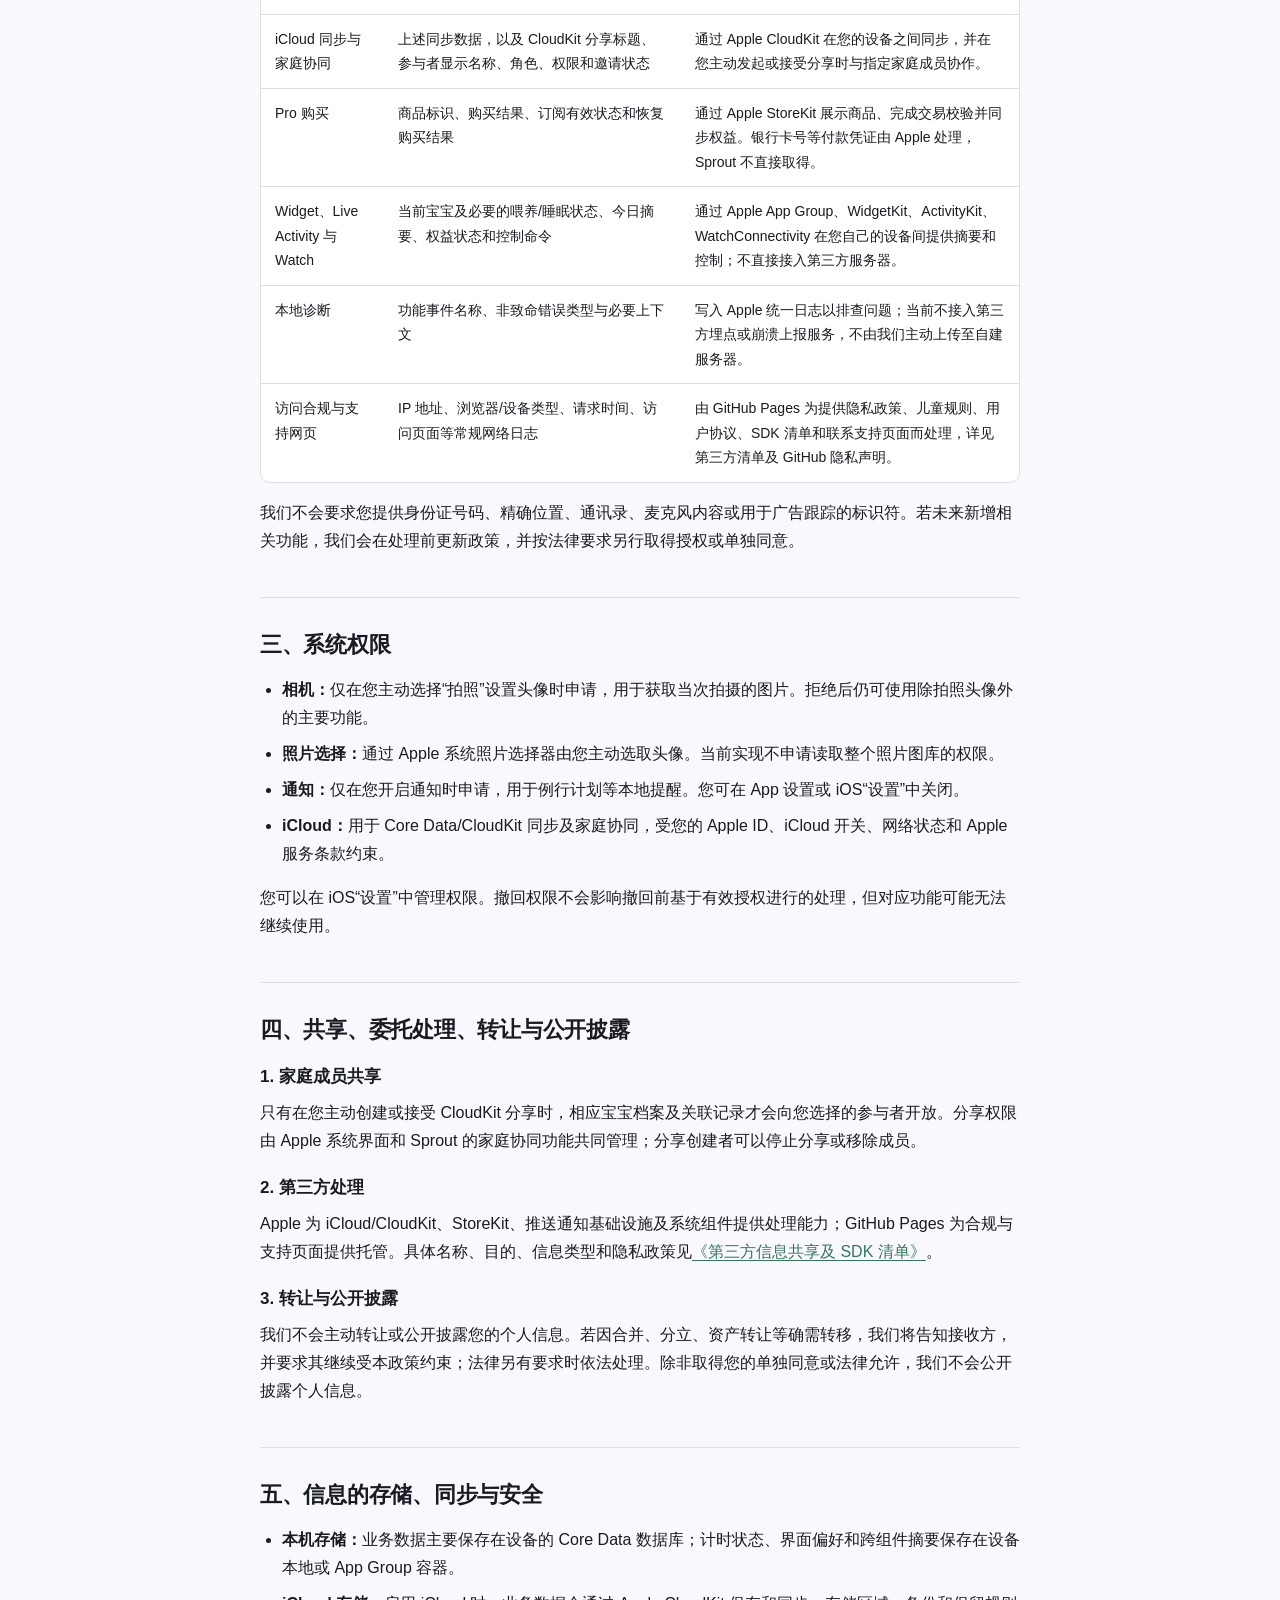
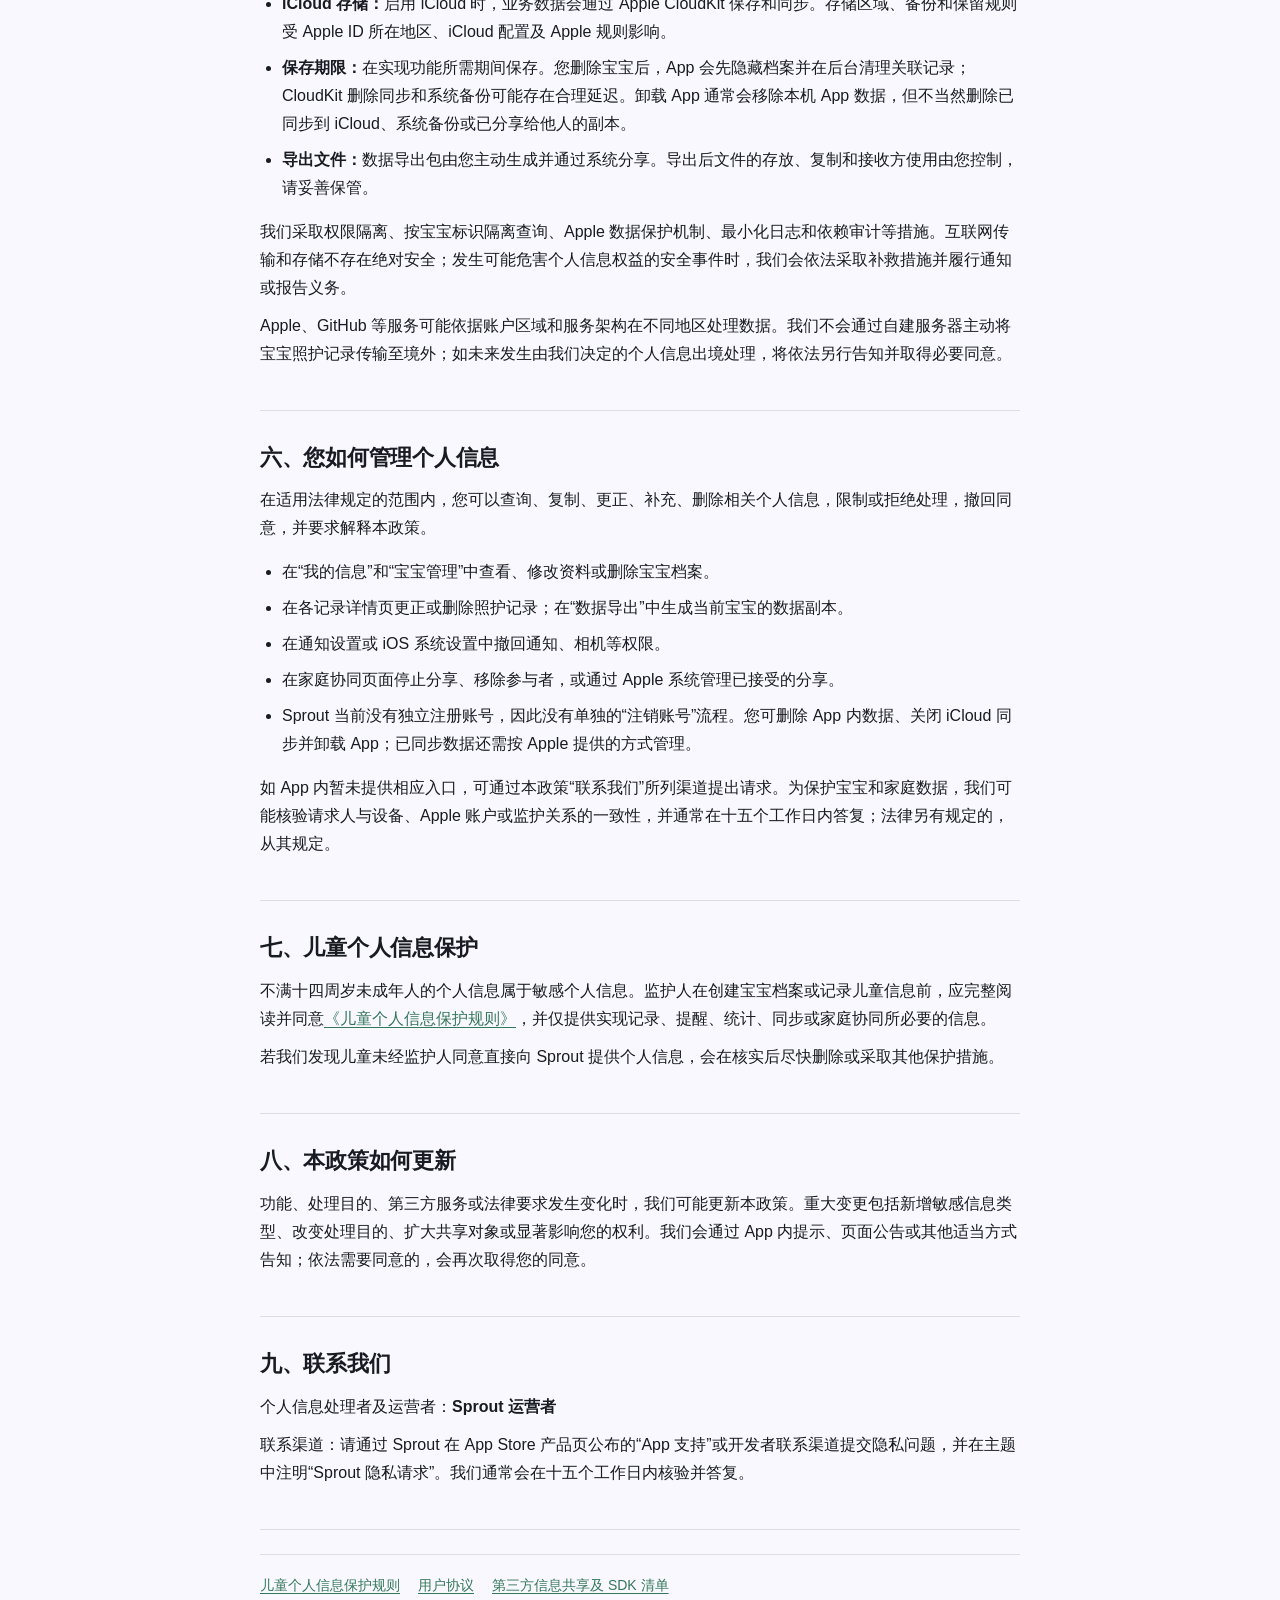
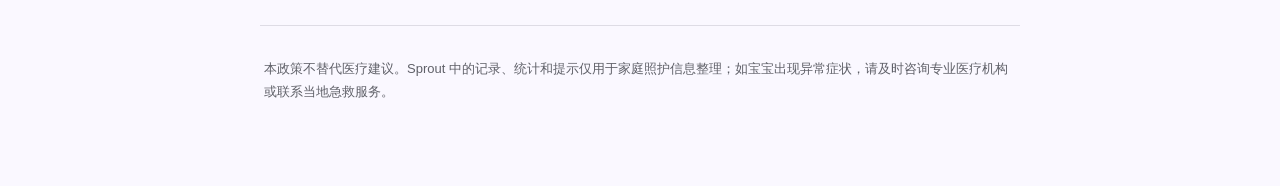
==== commit 392d7892: "Publish from private Sprout repository" ====
--- a/privacy/index.html
+++ b/privacy/index.html
@@ -14,7 +14,7 @@
   <main class="page">
     <p class="eyebrow">SPROUT · PRIVACY POLICY</p>
     <h1>隐私政策</h1>
-    <p class="intro">Sprout 是面向父母及其他照护者的宝宝生活记录工具。本政策说明运营者华晓龙（下称“我们”）在 Sprout iOS App、配套 Widget、Watch App 及本合规网站中如何处理个人信息。</p>
+    <p class="intro">Sprout 是面向父母及其他照护者的宝宝生活记录工具。本政策说明 Sprout 运营者（下称“我们”）在 Sprout iOS App、配套 Widget、Watch App 及本合规网站中如何处理个人信息。</p>
 
     <section class="meta" aria-label="政策信息">
       <div class="meta-card"><span>适用版本</span><strong>Sprout 1.0（构建版本 1）</strong></div>
@@ -126,7 +126,7 @@
 
     <section class="section" id="contact">
       <h2>九、联系我们</h2>
-      <p>个人信息处理者及运营者：<strong>华晓龙</strong></p>
+      <p>个人信息处理者及运营者：<strong>Sprout 运营者</strong></p>
       <p>联系渠道：请通过 Sprout 在 App Store 产品页公布的“App 支持”或开发者联系渠道提交隐私问题，并在主题中注明“Sprout 隐私请求”。我们通常会在十五个工作日内核验并答复。</p>
     </section>
 
--- a/legal.css
+++ b/legal.css
@@ -1,28 +1,30 @@
 :root {
   color-scheme: light dark;
-  --bg: #f7f8f5;
+  --bg: #faf8ff;
   --surface: #ffffff;
-  --surface-muted: #f1f5ef;
-  --text: #17211b;
-  --muted: #59645d;
-  --subtle: #758078;
-  --border: #dce4dd;
+  --surface-muted: #f3f1f8;
+  --text: #191b22;
+  --muted: #5f6068;
+  --subtle: #777780;
+  --border: #dedce5;
   --accent: #34785a;
   --accent-soft: #e8f3ec;
   --warning-bg: #fff8e8;
   --warning-border: #ead8aa;
-  --shadow: 0 14px 40px rgba(24, 47, 35, 0.07);
 }
 
 * { box-sizing: border-box; }
 
-html { scroll-behavior: smooth; }
+html {
+  min-height: 100%;
+  background: var(--bg);
+  scroll-behavior: smooth;
+}
 
 body {
+  min-height: 100vh;
   margin: 0;
-  background:
-    radial-gradient(circle at top right, rgba(94, 156, 119, 0.10), transparent 34rem),
-    var(--bg);
+  background: var(--bg);
   color: var(--text);
   font-family: -apple-system, BlinkMacSystemFont, "SF Pro Text", "PingFang SC", "Helvetica Neue", Arial, sans-serif;
   font-size: 16px;
@@ -43,22 +45,18 @@
 }
 
 .page {
-  width: min(920px, calc(100% - 40px));
+  width: min(760px, calc(100% - 40px));
   margin: 0 auto;
-  padding: 56px 0 72px;
+  padding: 44px 0 72px;
 }
 
 .eyebrow {
-  margin: 0 0 12px;
-  color: var(--accent);
-  font-size: 12px;
-  font-weight: 750;
-  letter-spacing: 0.13em;
+  display: none;
 }
 
 h1, h2, h3 { line-height: 1.35; }
-h1 { margin: 0; font-size: clamp(34px, 6vw, 54px); letter-spacing: -0.035em; }
-h2 { margin: 0 0 14px; font-size: 24px; letter-spacing: -0.015em; }
+h1 { margin: 0; font-size: clamp(30px, 5vw, 40px); letter-spacing: -0.025em; }
+h2 { margin: 0 0 14px; font-size: 22px; letter-spacing: -0.012em; }
 h3 { margin: 22px 0 8px; font-size: 17px; }
 p { margin: 10px 0; }
 
@@ -72,18 +70,17 @@
 .meta {
   display: grid;
   grid-template-columns: repeat(3, 1fr);
-  gap: 12px;
-  margin: 28px 0 0;
+  gap: 20px;
+  margin: 30px 0 0;
+  padding: 18px 0;
+  border-top: 1px solid var(--border);
+  border-bottom: 1px solid var(--border);
 }
 
 .meta.meta-four { grid-template-columns: repeat(4, 1fr); }
 
 .meta-card {
-  padding: 16px;
-  border: 1px solid var(--border);
-  border-radius: 15px;
-  background: var(--surface);
-  box-shadow: var(--shadow);
+  padding: 0;
 }
 
 .meta-card span { display: block; color: var(--subtle); font-size: 12px; }
@@ -92,11 +89,9 @@
 .meta-card .detail { margin-top: 3px; color: var(--muted); font-size: 12px; }
 
 .toc {
-  margin: 30px 0 0;
-  padding: 20px 22px;
-  border: 1px solid var(--border);
-  border-radius: 16px;
-  background: var(--surface-muted);
+  margin: 32px 0 0;
+  padding: 0 0 28px;
+  border-bottom: 1px solid var(--border);
 }
 
 .toc strong { display: block; margin-bottom: 8px; }
@@ -104,12 +99,9 @@
 .toc li { break-inside: avoid; padding: 2px 8px 2px 0; }
 
 .section {
-  margin-top: 24px;
-  padding: 28px 30px;
-  border: 1px solid var(--border);
-  border-radius: 18px;
-  background: var(--surface);
-  box-shadow: var(--shadow);
+  margin-top: 32px;
+  padding: 0 0 32px;
+  border-bottom: 1px solid var(--border);
 }
 
 .section ul, .section ol { padding-left: 22px; }
@@ -138,9 +130,8 @@
   overflow-x: auto;
   margin: 16px 0;
   border: 1px solid var(--border);
-  border-radius: 14px;
+  border-radius: 10px;
   background: var(--surface);
-  box-shadow: var(--shadow);
 }
 table { width: 100%; min-width: 720px; border-collapse: collapse; font-size: 14px; }
 th, td { padding: 12px 14px; border-bottom: 1px solid var(--border); text-align: left; vertical-align: top; }
@@ -210,18 +201,17 @@
 
 @media (prefers-color-scheme: dark) {
   :root {
-    --bg: #111713;
-    --surface: #18201b;
-    --surface-muted: #202a23;
-    --text: #edf3ee;
-    --muted: #bac5bd;
-    --subtle: #98a49c;
-    --border: #344139;
+    --bg: #121318;
+    --surface: #181a20;
+    --surface-muted: #202229;
+    --text: #ece2ec;
+    --muted: #c3bbc4;
+    --subtle: #a49ca6;
+    --border: #393740;
     --accent: #8ed0ad;
     --accent-soft: #213b2d;
     --warning-bg: #302817;
     --warning-border: #5e4b25;
-    --shadow: none;
   }
 
   .notice { color: #ead399; }
@@ -229,10 +219,12 @@
 
 @media (max-width: 680px) {
   .notice { padding: 9px 14px; text-align: left; }
-  .page { width: min(100% - 28px, 920px); padding: 38px 0 52px; }
+  .page { width: min(100% - 36px, 760px); padding: 30px 0 52px; }
   .meta, .meta.meta-four, .system-list { grid-template-columns: 1fr; }
+  .meta { gap: 0; }
+  .meta-card { padding: 10px 0; }
+  .meta-card + .meta-card { border-top: 1px solid var(--border); }
   .toc ol { columns: 1; }
-  .section { padding: 22px 18px; border-radius: 15px; }
   .section-heading { display: block; }
   .section-heading p { margin-top: 5px; }
   .sdk-table { overflow: visible; border: 0; background: transparent; box-shadow: none; }
@@ -268,5 +260,5 @@
   body { background: #fff; color: #000; }
   .notice { display: none; }
   .page { width: 100%; padding: 0; }
-  .section, .meta-card { break-inside: avoid; box-shadow: none; }
-}
+  .section, .meta-card { break-inside: avoid; }
+}
